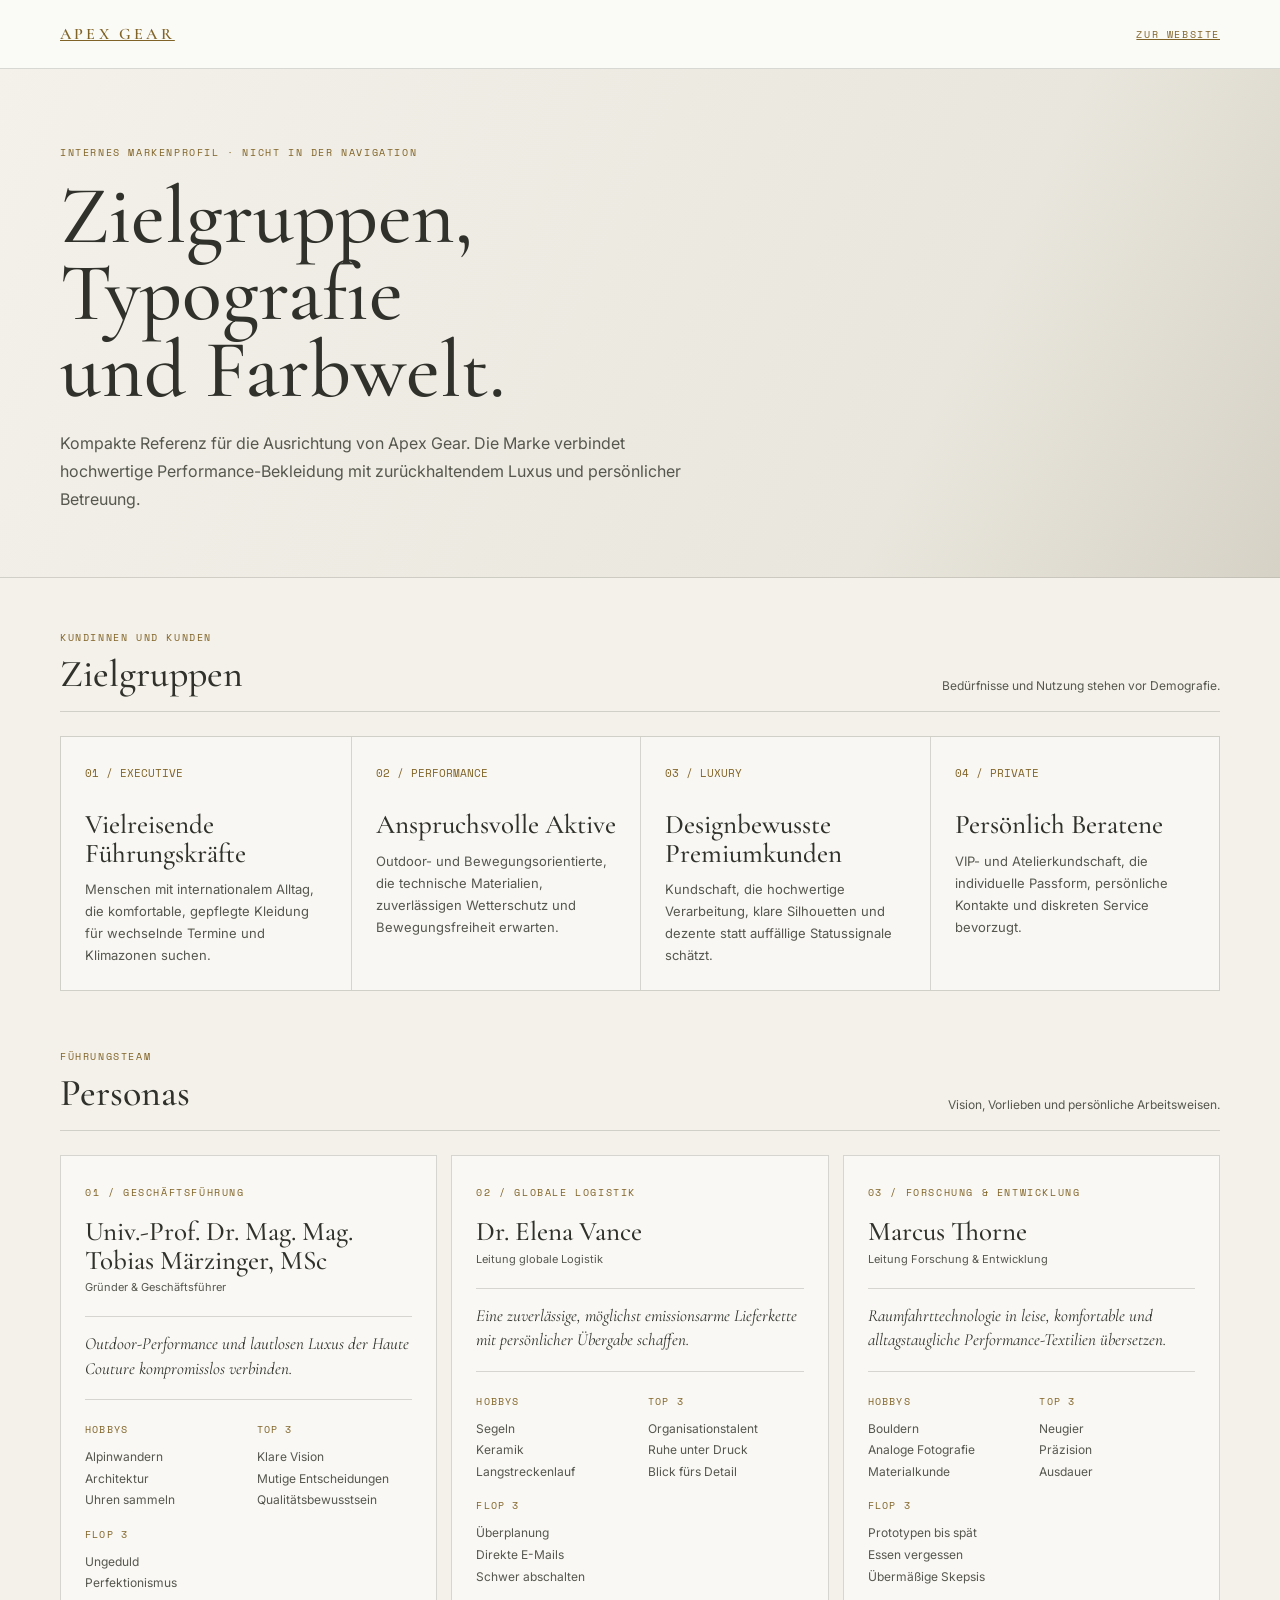
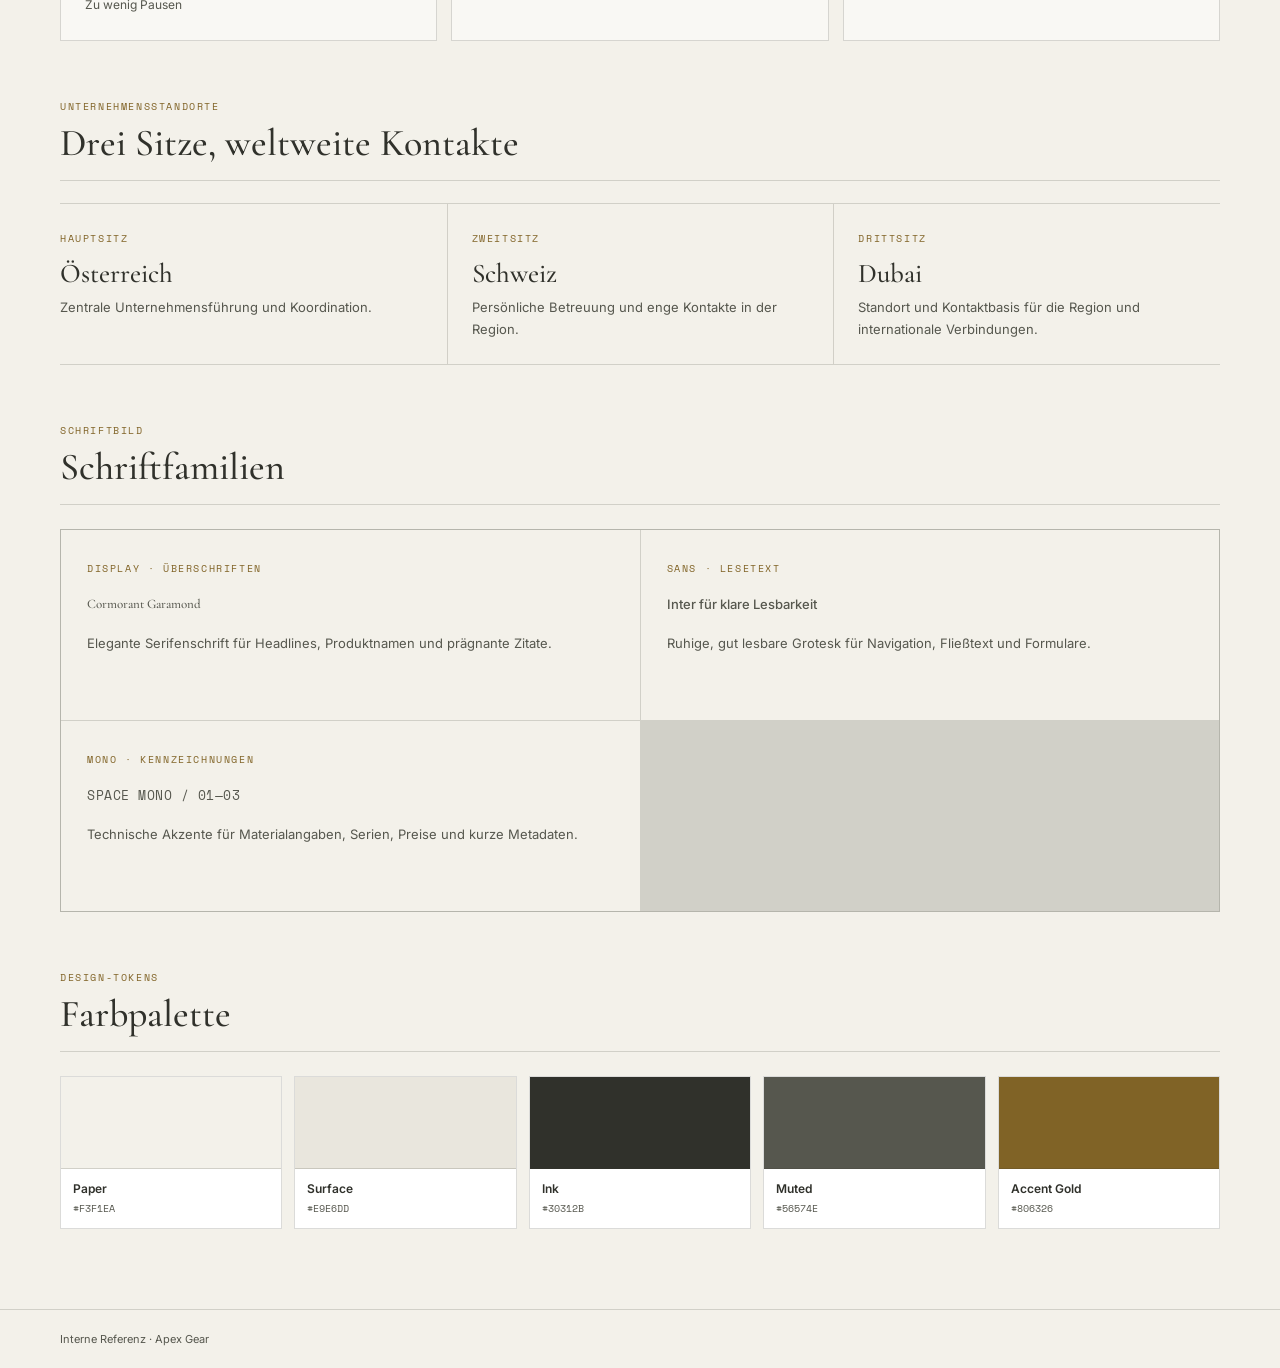
==== index.html @ 343fcf78 "Marketing-Info Markteing" ====
<!DOCTYPE html>
<html lang="de">
<head>
  <meta charset="UTF-8" />
  <meta name="viewport" content="width=device-width, initial-scale=1.0" />
  <meta name="robots" content="noindex, nofollow" />
  <title>Internes Markenprofil | Apex Gear</title>
  <link rel="preconnect" href="https://fonts.googleapis.com" />
  <link rel="preconnect" href="https://fonts.gstatic.com" crossorigin />
  <link href="https://fonts.googleapis.com/css2?family=Cormorant+Garamond:wght@400;500;600;700&family=Inter:wght@400;500;600;700&family=Space+Mono:wght@400;700&display=swap" rel="stylesheet" />
  <script src="theme.js"></script>
  <style>
    :root {
      --paper: #f3f1ea;
      --surface: #e9e6dd;
      --ink: #30312b;
      --muted: #56574e;
      --gold: #806326;
      --line: rgba(58, 56, 46, 0.18);
      --white: #ffffff;
      font-family: Inter, sans-serif;
      color: var(--ink);
      background: var(--paper);
    }

    * { box-sizing: border-box; }
    body { margin: 0; background: var(--paper); }
    a { color: inherit; }
    .wrap { width: min(1160px, calc(100% - 48px)); margin: 0 auto; }
    .topbar { border-bottom: 1px solid var(--line); background: rgba(255,255,255,.65); }
    .topbar-inner { display: flex; justify-content: space-between; align-items: center; min-height: 68px; }
    .brand { font: 600 16px 'Cormorant Garamond', serif; letter-spacing: .2em; text-transform: uppercase; color: var(--gold); }
    .eyebrow, .label { font: 10px 'Space Mono', monospace; letter-spacing: .16em; text-transform: uppercase; color: var(--gold); }
    .hero { padding: 76px 0 64px; border-bottom: 1px solid var(--line); background: linear-gradient(115deg, #f3f1ea 0%, #e9e6dd 72%, #d6d2c6 100%); }
    h1, h2, h3, p { margin-top: 0; }
    h1 { max-width: 760px; margin: 18px 0 20px; font: 500 clamp(46px, 7vw, 82px)/.94 'Cormorant Garamond', serif; }
    .intro { max-width: 650px; margin: 0; color: var(--muted); font-size: 16px; line-height: 1.75; }
    main { padding: 52px 0 80px; }
    .section-head { display: flex; align-items: end; justify-content: space-between; gap: 24px; padding-bottom: 18px; border-bottom: 1px solid var(--line); }
    h2 { margin-bottom: 0; font: 500 38px/1 'Cormorant Garamond', serif; }
    .section-note { margin: 0; color: var(--muted); font-size: 12px; }
    .audiences { display: grid; grid-template-columns: repeat(4, minmax(0, 1fr)); border: 1px solid var(--line); margin-top: 24px; }
    .audience { min-height: 218px; padding: 24px; background: rgba(255,255,255,.42); }
    .audience + .audience { border-left: 1px solid var(--line); }
    .number { color: var(--gold); font: 11px 'Space Mono', monospace; }
    h3 { margin: 30px 0 10px; font: 500 27px/1.05 'Cormorant Garamond', serif; }
    .audience p, .office p { margin: 0; color: var(--muted); font-size: 13px; line-height: 1.7; }
    .personas { display: grid; grid-template-columns: repeat(3, minmax(0, 1fr)); gap: 14px; margin-top: 24px; }
    .persona-card { padding: 24px; border: 1px solid var(--line); background: rgba(255,255,255,.48); }
    .persona-name { margin: 18px 0 5px; font: 500 27px/1.05 'Cormorant Garamond', serif; }
    .persona-role { margin: 0; color: var(--muted); font-size: 11px; }
    .persona-vision { min-height: 84px; margin: 22px 0; padding: 15px 0; border-top: 1px solid var(--line); border-bottom: 1px solid var(--line); color: var(--ink); font: italic 17px/1.45 'Cormorant Garamond', serif; }
    .persona-columns { display: grid; grid-template-columns: 1fr 1fr; gap: 16px; }
    .persona-data h4 { margin: 0 0 9px; color: var(--gold); font: 10px 'Space Mono', monospace; letter-spacing: .12em; text-transform: uppercase; }
    .persona-data p { margin: 0; color: var(--muted); font-size: 12px; line-height: 1.8; }
    .offices { display: grid; grid-template-columns: repeat(3, minmax(0,1fr)); margin-top: 22px; border-top: 1px solid var(--line); border-bottom: 1px solid var(--line); }
    .office { padding: 22px 24px 24px 0; }
    .office + .office { border-left: 1px solid var(--line); padding-left: 24px; }
    .office h3 { margin: 14px 0 8px; }
    .type-grid { display: grid; grid-template-columns: 1fr 1fr; gap: 1px; margin-top: 24px; background: var(--line); border: 1px solid var(--line); }
    .type-sample { min-height: 190px; padding: 26px; background: var(--paper); }
    .type-sample p { margin: 18px 0 0; color: var(--muted); font-size: 13px; line-height: 1.6; }
    .display-sample { font: 500 43px/1 'Cormorant Garamond', serif; }
    .sans-sample { font: 500 26px/1.15 Inter, sans-serif; }
    .mono-sample { font: 14px 'Space Mono', monospace; letter-spacing: .04em; }
    .palette { display: grid; grid-template-columns: repeat(5, minmax(0,1fr)); gap: 12px; margin-top: 24px; }
    .swatch { overflow: hidden; border: 1px solid var(--line); background: var(--white); }
    .chip { height: 92px; background: var(--chip); border-bottom: 1px solid var(--line); }
    .swatch-copy { padding: 12px; }
    .swatch-copy strong { display: block; font-size: 12px; font-weight: 600; }
    .swatch-copy span { display: block; margin-top: 5px; color: var(--muted); font: 10px 'Space Mono', monospace; }
    footer { padding: 22px 0; border-top: 1px solid var(--line); color: var(--muted); font-size: 11px; }
    @media (max-width: 760px) {
      .wrap { width: min(100% - 32px, 560px); }
      .hero { padding: 54px 0 44px; }
      .section-head { align-items: start; flex-direction: column; }
      .audiences { grid-template-columns: 1fr 1fr; }
      .audience:nth-child(3) { border-left: 0; border-top: 1px solid var(--line); }
      .audience:nth-child(4) { border-top: 1px solid var(--line); }
      .personas { grid-template-columns: 1fr; }
      .persona-vision { min-height: 0; }
      .offices { grid-template-columns: 1fr; }
      .office, .office + .office { padding: 20px 0; border-left: 0; }
      .office + .office { border-top: 1px solid var(--line); }
      .type-grid { grid-template-columns: 1fr; }
      .palette { grid-template-columns: repeat(2, minmax(0,1fr)); }
    }
    @media (max-width: 420px) {
      .audiences { grid-template-columns: 1fr; }
      .audience + .audience, .audience:nth-child(3) { border-left: 0; border-top: 1px solid var(--line); }
    }
  </style>
</head>
<body>
  <header class="topbar">
    <div class="wrap topbar-inner"><a class="brand" href="index.html">Apex Gear</a><a class="label" href="index.html">Zur Website</a></div>
  </header>
  <section class="hero">
    <div class="wrap">
      <p class="eyebrow">Internes Markenprofil · nicht in der Navigation</p>
      <h1>Zielgruppen, Typografie<br />und Farbwelt.</h1>
      <p class="intro">Kompakte Referenz für die Ausrichtung von Apex Gear. Die Marke verbindet hochwertige Performance-Bekleidung mit zurückhaltendem Luxus und persönlicher Betreuung.</p>
    </div>
  </section>
  <main class="wrap">
    <section aria-labelledby="audience-title">
      <div class="section-head"><div><p class="eyebrow">Kundinnen und Kunden</p><h2 id="audience-title">Zielgruppen</h2></div><p class="section-note">Bedürfnisse und Nutzung stehen vor Demografie.</p></div>
      <div class="audiences">
        <article class="audience"><span class="number">01 / EXECUTIVE</span><h3>Vielreisende Führungskräfte</h3><p>Menschen mit internationalem Alltag, die komfortable, gepflegte Kleidung für wechselnde Termine und Klimazonen suchen.</p></article>
        <article class="audience"><span class="number">02 / PERFORMANCE</span><h3>Anspruchsvolle Aktive</h3><p>Outdoor- und Bewegungsorientierte, die technische Materialien, zuverlässigen Wetterschutz und Bewegungsfreiheit erwarten.</p></article>
        <article class="audience"><span class="number">03 / LUXURY</span><h3>Designbewusste Premiumkunden</h3><p>Kundschaft, die hochwertige Verarbeitung, klare Silhouetten und dezente statt auffällige Statussignale schätzt.</p></article>
        <article class="audience"><span class="number">04 / PRIVATE</span><h3>Persönlich Beratene</h3><p>VIP- und Atelierkundschaft, die individuelle Passform, persönliche Kontakte und diskreten Service bevorzugt.</p></article>
      </div>
    </section>
    <section aria-labelledby="personas-title" style="margin-top:58px">
      <div class="section-head"><div><p class="eyebrow">Führungsteam</p><h2 id="personas-title">Personas</h2></div><p class="section-note">Vision, Vorlieben und persönliche Arbeitsweisen.</p></div>
      <div class="personas">
        <article class="persona-card">
          <span class="label">01 / Geschäftsführung</span>
          <h3 class="persona-name">Univ.-Prof. Dr. Mag. Mag. Tobias Märzinger, MSc</h3>
          <p class="persona-role">Gründer & Geschäftsführer</p>
          <p class="persona-vision">Outdoor-Performance und lautlosen Luxus der Haute Couture kompromisslos verbinden.</p>
          <div class="persona-columns">
            <div class="persona-data"><h4>Hobbys</h4><p>Alpinwandern<br />Architektur<br />Uhren sammeln</p></div>
            <div class="persona-data"><h4>Top 3</h4><p>Klare Vision<br />Mutige Entscheidungen<br />Qualitätsbewusstsein</p></div>
            <div class="persona-data"><h4>Flop 3</h4><p>Ungeduld<br />Perfektionismus<br />Zu wenig Pausen</p></div>
          </div>
        </article>
        <article class="persona-card">
          <span class="label">02 / Globale Logistik</span>
          <h3 class="persona-name">Dr. Elena Vance</h3>
          <p class="persona-role">Leitung globale Logistik</p>
          <p class="persona-vision">Eine zuverlässige, möglichst emissionsarme Lieferkette mit persönlicher Übergabe schaffen.</p>
          <div class="persona-columns">
            <div class="persona-data"><h4>Hobbys</h4><p>Segeln<br />Keramik<br />Langstreckenlauf</p></div>
            <div class="persona-data"><h4>Top 3</h4><p>Organisationstalent<br />Ruhe unter Druck<br />Blick fürs Detail</p></div>
            <div class="persona-data"><h4>Flop 3</h4><p>Überplanung<br />Direkte E-Mails<br />Schwer abschalten</p></div>
          </div>
        </article>
        <article class="persona-card">
          <span class="label">03 / Forschung & Entwicklung</span>
          <h3 class="persona-name">Marcus Thorne</h3>
          <p class="persona-role">Leitung Forschung & Entwicklung</p>
          <p class="persona-vision">Raumfahrttechnologie in leise, komfortable und alltagstaugliche Performance-Textilien übersetzen.</p>
          <div class="persona-columns">
            <div class="persona-data"><h4>Hobbys</h4><p>Bouldern<br />Analoge Fotografie<br />Materialkunde</p></div>
            <div class="persona-data"><h4>Top 3</h4><p>Neugier<br />Präzision<br />Ausdauer</p></div>
            <div class="persona-data"><h4>Flop 3</h4><p>Prototypen bis spät<br />Essen vergessen<br />Übermäßige Skepsis</p></div>
          </div>
        </article>
      </div>
    </section>
    <section aria-labelledby="office-title" style="margin-top:58px">
      <div class="section-head"><div><p class="eyebrow">Unternehmensstandorte</p><h2 id="office-title">Drei Sitze, weltweite Kontakte</h2></div></div>
      <div class="offices">
        <article class="office"><span class="label">Hauptsitz</span><h3>Österreich</h3><p>Zentrale Unternehmensführung und Koordination.</p></article>
        <article class="office"><span class="label">Zweitsitz</span><h3>Schweiz</h3><p>Persönliche Betreuung und enge Kontakte in der Region.</p></article>
        <article class="office"><span class="label">Drittsitz</span><h3>Dubai</h3><p>Standort und Kontaktbasis für die Region und internationale Verbindungen.</p></article>
      </div>
    </section>
    <section aria-labelledby="type-title" style="margin-top:58px">
      <div class="section-head"><div><p class="eyebrow">Schriftbild</p><h2 id="type-title">Schriftfamilien</h2></div></div>
      <div class="type-grid">
        <article class="type-sample"><span class="label">Display · Überschriften</span><p class="display-sample">Cormorant Garamond</p><p>Elegante Serifenschrift für Headlines, Produktnamen und prägnante Zitate.</p></article>
        <article class="type-sample"><span class="label">Sans · Lesetext</span><p class="sans-sample">Inter für klare Lesbarkeit</p><p>Ruhige, gut lesbare Grotesk für Navigation, Fließtext und Formulare.</p></article>
        <article class="type-sample"><span class="label">Mono · Kennzeichnungen</span><p class="mono-sample">SPACE MONO / 01—03</p><p>Technische Akzente für Materialangaben, Serien, Preise und kurze Metadaten.</p></article>
      </div>
    </section>
    <section aria-labelledby="color-title" style="margin-top:58px">
      <div class="section-head"><div><p class="eyebrow">Design-Tokens</p><h2 id="color-title">Farbpalette</h2></div></div>
      <div class="palette">
        <div class="swatch"><div class="chip" style="--chip:#f3f1ea"></div><div class="swatch-copy"><strong>Paper</strong><span>#F3F1EA</span></div></div>
        <div class="swatch"><div class="chip" style="--chip:#e9e6dd"></div><div class="swatch-copy"><strong>Surface</strong><span>#E9E6DD</span></div></div>
        <div class="swatch"><div class="chip" style="--chip:#30312b"></div><div class="swatch-copy"><strong>Ink</strong><span>#30312B</span></div></div>
        <div class="swatch"><div class="chip" style="--chip:#56574e"></div><div class="swatch-copy"><strong>Muted</strong><span>#56574E</span></div></div>
        <div class="swatch"><div class="chip" style="--chip:#806326"></div><div class="swatch-copy"><strong>Accent Gold</strong><span>#806326</span></div></div>
      </div>
    </section>
  </main>
  <footer><div class="wrap">Interne Referenz · Apex Gear</div></footer>
</body>
</html>
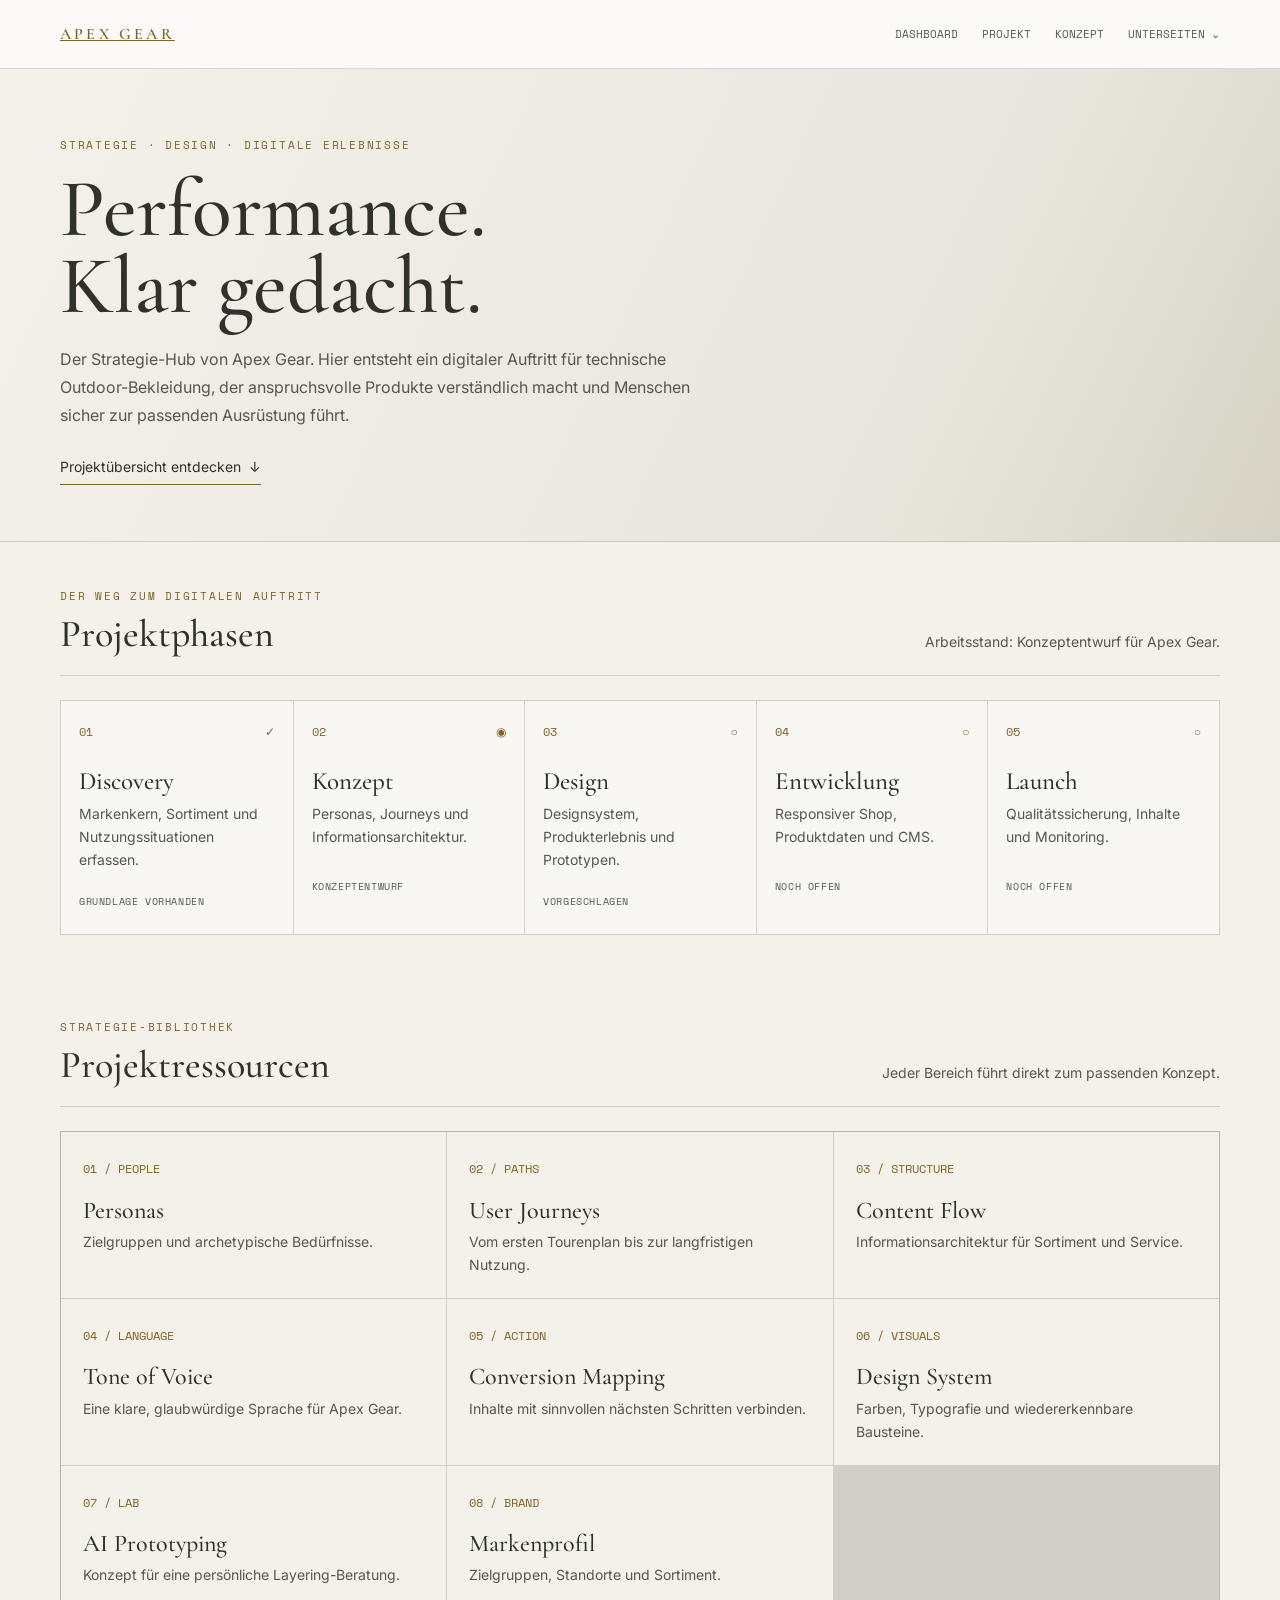
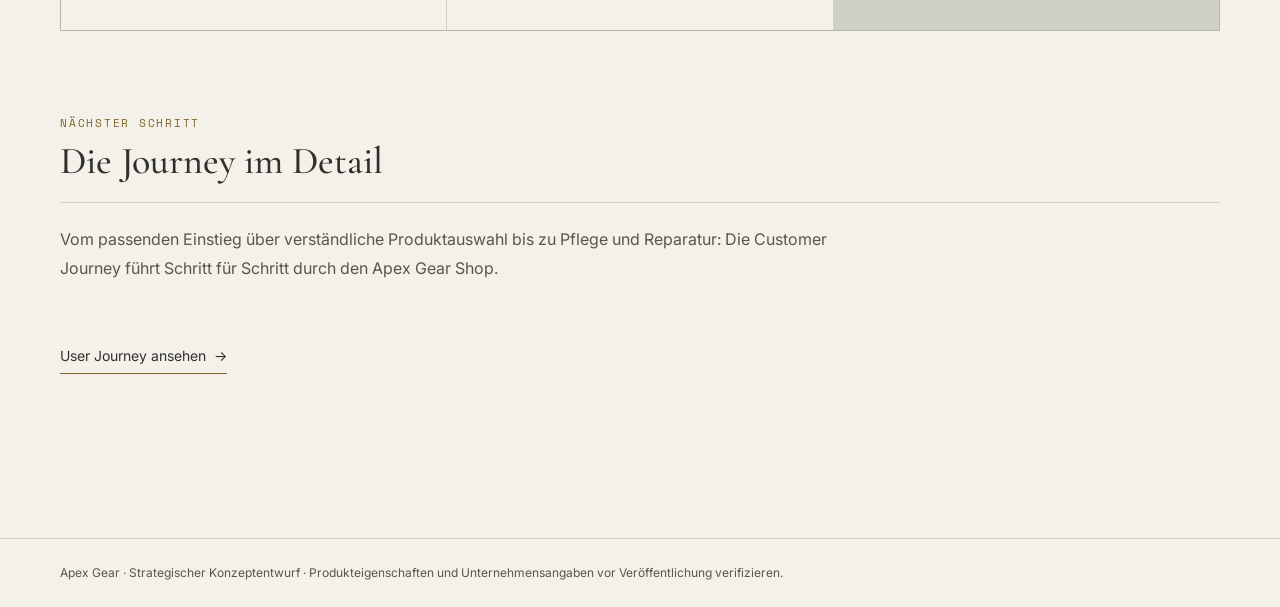
==== commit 43c0ef0e: "Updateing" ====
--- a/index.html
+++ b/index.html
@@ -4,179 +4,74 @@
   <meta charset="UTF-8" />
   <meta name="viewport" content="width=device-width, initial-scale=1.0" />
   <meta name="robots" content="noindex, nofollow" />
-  <title>Internes Markenprofil | Apex Gear</title>
+  <title>Apex Gear | Strategie-Hub</title>
   <link rel="preconnect" href="https://fonts.googleapis.com" />
   <link rel="preconnect" href="https://fonts.gstatic.com" crossorigin />
   <link href="https://fonts.googleapis.com/css2?family=Cormorant+Garamond:wght@400;500;600;700&family=Inter:wght@400;500;600;700&family=Space+Mono:wght@400;700&display=swap" rel="stylesheet" />
-  <script src="theme.js"></script>
-  <style>
-    :root {
-      --paper: #f3f1ea;
-      --surface: #e9e6dd;
-      --ink: #30312b;
-      --muted: #56574e;
-      --gold: #806326;
-      --line: rgba(58, 56, 46, 0.18);
-      --white: #ffffff;
-      font-family: Inter, sans-serif;
-      color: var(--ink);
-      background: var(--paper);
-    }
-
-    * { box-sizing: border-box; }
-    body { margin: 0; background: var(--paper); }
-    a { color: inherit; }
-    .wrap { width: min(1160px, calc(100% - 48px)); margin: 0 auto; }
-    .topbar { border-bottom: 1px solid var(--line); background: rgba(255,255,255,.65); }
-    .topbar-inner { display: flex; justify-content: space-between; align-items: center; min-height: 68px; }
-    .brand { font: 600 16px 'Cormorant Garamond', serif; letter-spacing: .2em; text-transform: uppercase; color: var(--gold); }
-    .eyebrow, .label { font: 10px 'Space Mono', monospace; letter-spacing: .16em; text-transform: uppercase; color: var(--gold); }
-    .hero { padding: 76px 0 64px; border-bottom: 1px solid var(--line); background: linear-gradient(115deg, #f3f1ea 0%, #e9e6dd 72%, #d6d2c6 100%); }
-    h1, h2, h3, p { margin-top: 0; }
-    h1 { max-width: 760px; margin: 18px 0 20px; font: 500 clamp(46px, 7vw, 82px)/.94 'Cormorant Garamond', serif; }
-    .intro { max-width: 650px; margin: 0; color: var(--muted); font-size: 16px; line-height: 1.75; }
-    main { padding: 52px 0 80px; }
-    .section-head { display: flex; align-items: end; justify-content: space-between; gap: 24px; padding-bottom: 18px; border-bottom: 1px solid var(--line); }
-    h2 { margin-bottom: 0; font: 500 38px/1 'Cormorant Garamond', serif; }
-    .section-note { margin: 0; color: var(--muted); font-size: 12px; }
-    .audiences { display: grid; grid-template-columns: repeat(4, minmax(0, 1fr)); border: 1px solid var(--line); margin-top: 24px; }
-    .audience { min-height: 218px; padding: 24px; background: rgba(255,255,255,.42); }
-    .audience + .audience { border-left: 1px solid var(--line); }
-    .number { color: var(--gold); font: 11px 'Space Mono', monospace; }
-    h3 { margin: 30px 0 10px; font: 500 27px/1.05 'Cormorant Garamond', serif; }
-    .audience p, .office p { margin: 0; color: var(--muted); font-size: 13px; line-height: 1.7; }
-    .personas { display: grid; grid-template-columns: repeat(3, minmax(0, 1fr)); gap: 14px; margin-top: 24px; }
-    .persona-card { padding: 24px; border: 1px solid var(--line); background: rgba(255,255,255,.48); }
-    .persona-name { margin: 18px 0 5px; font: 500 27px/1.05 'Cormorant Garamond', serif; }
-    .persona-role { margin: 0; color: var(--muted); font-size: 11px; }
-    .persona-vision { min-height: 84px; margin: 22px 0; padding: 15px 0; border-top: 1px solid var(--line); border-bottom: 1px solid var(--line); color: var(--ink); font: italic 17px/1.45 'Cormorant Garamond', serif; }
-    .persona-columns { display: grid; grid-template-columns: 1fr 1fr; gap: 16px; }
-    .persona-data h4 { margin: 0 0 9px; color: var(--gold); font: 10px 'Space Mono', monospace; letter-spacing: .12em; text-transform: uppercase; }
-    .persona-data p { margin: 0; color: var(--muted); font-size: 12px; line-height: 1.8; }
-    .offices { display: grid; grid-template-columns: repeat(3, minmax(0,1fr)); margin-top: 22px; border-top: 1px solid var(--line); border-bottom: 1px solid var(--line); }
-    .office { padding: 22px 24px 24px 0; }
-    .office + .office { border-left: 1px solid var(--line); padding-left: 24px; }
-    .office h3 { margin: 14px 0 8px; }
-    .type-grid { display: grid; grid-template-columns: 1fr 1fr; gap: 1px; margin-top: 24px; background: var(--line); border: 1px solid var(--line); }
-    .type-sample { min-height: 190px; padding: 26px; background: var(--paper); }
-    .type-sample p { margin: 18px 0 0; color: var(--muted); font-size: 13px; line-height: 1.6; }
-    .display-sample { font: 500 43px/1 'Cormorant Garamond', serif; }
-    .sans-sample { font: 500 26px/1.15 Inter, sans-serif; }
-    .mono-sample { font: 14px 'Space Mono', monospace; letter-spacing: .04em; }
-    .palette { display: grid; grid-template-columns: repeat(5, minmax(0,1fr)); gap: 12px; margin-top: 24px; }
-    .swatch { overflow: hidden; border: 1px solid var(--line); background: var(--white); }
-    .chip { height: 92px; background: var(--chip); border-bottom: 1px solid var(--line); }
-    .swatch-copy { padding: 12px; }
-    .swatch-copy strong { display: block; font-size: 12px; font-weight: 600; }
-    .swatch-copy span { display: block; margin-top: 5px; color: var(--muted); font: 10px 'Space Mono', monospace; }
-    footer { padding: 22px 0; border-top: 1px solid var(--line); color: var(--muted); font-size: 11px; }
-    @media (max-width: 760px) {
-      .wrap { width: min(100% - 32px, 560px); }
-      .hero { padding: 54px 0 44px; }
-      .section-head { align-items: start; flex-direction: column; }
-      .audiences { grid-template-columns: 1fr 1fr; }
-      .audience:nth-child(3) { border-left: 0; border-top: 1px solid var(--line); }
-      .audience:nth-child(4) { border-top: 1px solid var(--line); }
-      .personas { grid-template-columns: 1fr; }
-      .persona-vision { min-height: 0; }
-      .offices { grid-template-columns: 1fr; }
-      .office, .office + .office { padding: 20px 0; border-left: 0; }
-      .office + .office { border-top: 1px solid var(--line); }
-      .type-grid { grid-template-columns: 1fr; }
-      .palette { grid-template-columns: repeat(2, minmax(0,1fr)); }
-    }
-    @media (max-width: 420px) {
-      .audiences { grid-template-columns: 1fr; }
-      .audience + .audience, .audience:nth-child(3) { border-left: 0; border-top: 1px solid var(--line); }
-    }
-  </style>
+  <link rel="stylesheet" href="style.css" />
 </head>
 <body>
-  <header class="topbar">
-    <div class="wrap topbar-inner"><a class="brand" href="index.html">Apex Gear</a><a class="label" href="index.html">Zur Website</a></div>
+  <header class="topbar" id="dashboard">
+    <div class="wrap topbar-inner">
+      <a class="brand" href="#dashboard">Apex Gear</a>
+      <nav class="main-nav" aria-label="Hauptnavigation">
+  <a href="index.html#dashboard">Dashboard</a>
+  <a href="index.html#projektphasen">Projekt</a>
+  <a href="index.html#ressourcen">Konzept</a>
+  <details class="page-menu">
+    <summary>Unterseiten</summary>
+    <div class="page-menu-list">
+      <a href="personas.html">Personas</a>
+      <a href="user-journeys.html">User Journeys</a>
+      <a href="content-flow.html">Content Flow</a>
+      <a href="tone-of-voice.html">Tone of Voice</a>
+      <a href="conversion-mapping.html">Conversion Mapping</a>
+      <a href="design-system.html">Design System</a>
+      <a href="ai-prototyping.html">AI Prototyping</a>
+      <a href="markenprofil.html">Markenprofil</a>
+    </div>
+  </details>
+</nav>
+    </div>
   </header>
-  <section class="hero">
+  <section class="hero hub-hero">
     <div class="wrap">
-      <p class="eyebrow">Internes Markenprofil · nicht in der Navigation</p>
-      <h1>Zielgruppen, Typografie<br />und Farbwelt.</h1>
-      <p class="intro">Kompakte Referenz für die Ausrichtung von Apex Gear. Die Marke verbindet hochwertige Performance-Bekleidung mit zurückhaltendem Luxus und persönlicher Betreuung.</p>
+      <p class="eyebrow">Strategie · Design · digitale Erlebnisse</p>
+      <h1>Performance.<br />Klar gedacht.</h1>
+      <p class="intro">Der Strategie-Hub von Apex Gear. Hier entsteht ein digitaler Auftritt für technische Outdoor-Bekleidung, der anspruchsvolle Produkte verständlich macht und Menschen sicher zur passenden Ausrüstung führt.</p>
+      <a class="hero-link" href="#projektphasen">Projektübersicht entdecken&nbsp; ↓</a>
     </div>
   </section>
-  <main class="wrap">
-    <section aria-labelledby="audience-title">
-      <div class="section-head"><div><p class="eyebrow">Kundinnen und Kunden</p><h2 id="audience-title">Zielgruppen</h2></div><p class="section-note">Bedürfnisse und Nutzung stehen vor Demografie.</p></div>
-      <div class="audiences">
-        <article class="audience"><span class="number">01 / EXECUTIVE</span><h3>Vielreisende Führungskräfte</h3><p>Menschen mit internationalem Alltag, die komfortable, gepflegte Kleidung für wechselnde Termine und Klimazonen suchen.</p></article>
-        <article class="audience"><span class="number">02 / PERFORMANCE</span><h3>Anspruchsvolle Aktive</h3><p>Outdoor- und Bewegungsorientierte, die technische Materialien, zuverlässigen Wetterschutz und Bewegungsfreiheit erwarten.</p></article>
-        <article class="audience"><span class="number">03 / LUXURY</span><h3>Designbewusste Premiumkunden</h3><p>Kundschaft, die hochwertige Verarbeitung, klare Silhouetten und dezente statt auffällige Statussignale schätzt.</p></article>
-        <article class="audience"><span class="number">04 / PRIVATE</span><h3>Persönlich Beratene</h3><p>VIP- und Atelierkundschaft, die individuelle Passform, persönliche Kontakte und diskreten Service bevorzugt.</p></article>
+  <main class="wrap hub-main">
+    <section class="hub-section" id="projektphasen" aria-labelledby="phases-title">
+      <div class="section-head"><div><p class="eyebrow">Der Weg zum digitalen Auftritt</p><h2 id="phases-title">Projektphasen</h2></div><p class="section-note">Arbeitsstand: Konzeptentwurf für Apex Gear.</p></div>
+      <div class="phase-grid">
+        <article class="phase"><div class="phase-step"><span>01</span><span>✓</span></div><h3>Discovery</h3><p>Markenkern, Sortiment und Nutzungssituationen erfassen.</p><span class="phase-state">Grundlage vorhanden</span></article>
+        <article class="phase"><div class="phase-step"><span>02</span><span>◉</span></div><h3>Konzept</h3><p>Personas, Journeys und Informationsarchitektur.</p><span class="phase-state">Konzeptentwurf</span></article>
+        <article class="phase"><div class="phase-step"><span>03</span><span>○</span></div><h3>Design</h3><p>Designsystem, Produkterlebnis und Prototypen.</p><span class="phase-state">Vorgeschlagen</span></article>
+        <article class="phase"><div class="phase-step"><span>04</span><span>○</span></div><h3>Entwicklung</h3><p>Responsiver Shop, Produktdaten und CMS.</p><span class="phase-state">Noch offen</span></article>
+        <article class="phase"><div class="phase-step"><span>05</span><span>○</span></div><h3>Launch</h3><p>Qualitätssicherung, Inhalte und Monitoring.</p><span class="phase-state">Noch offen</span></article>
       </div>
     </section>
-    <section aria-labelledby="personas-title" style="margin-top:58px">
-      <div class="section-head"><div><p class="eyebrow">Führungsteam</p><h2 id="personas-title">Personas</h2></div><p class="section-note">Vision, Vorlieben und persönliche Arbeitsweisen.</p></div>
-      <div class="personas">
-        <article class="persona-card">
-          <span class="label">01 / Geschäftsführung</span>
-          <h3 class="persona-name">Univ.-Prof. Dr. Mag. Mag. Tobias Märzinger, MSc</h3>
-          <p class="persona-role">Gründer & Geschäftsführer</p>
-          <p class="persona-vision">Outdoor-Performance und lautlosen Luxus der Haute Couture kompromisslos verbinden.</p>
-          <div class="persona-columns">
-            <div class="persona-data"><h4>Hobbys</h4><p>Alpinwandern<br />Architektur<br />Uhren sammeln</p></div>
-            <div class="persona-data"><h4>Top 3</h4><p>Klare Vision<br />Mutige Entscheidungen<br />Qualitätsbewusstsein</p></div>
-            <div class="persona-data"><h4>Flop 3</h4><p>Ungeduld<br />Perfektionismus<br />Zu wenig Pausen</p></div>
-          </div>
-        </article>
-        <article class="persona-card">
-          <span class="label">02 / Globale Logistik</span>
-          <h3 class="persona-name">Dr. Elena Vance</h3>
-          <p class="persona-role">Leitung globale Logistik</p>
-          <p class="persona-vision">Eine zuverlässige, möglichst emissionsarme Lieferkette mit persönlicher Übergabe schaffen.</p>
-          <div class="persona-columns">
-            <div class="persona-data"><h4>Hobbys</h4><p>Segeln<br />Keramik<br />Langstreckenlauf</p></div>
-            <div class="persona-data"><h4>Top 3</h4><p>Organisationstalent<br />Ruhe unter Druck<br />Blick fürs Detail</p></div>
-            <div class="persona-data"><h4>Flop 3</h4><p>Überplanung<br />Direkte E-Mails<br />Schwer abschalten</p></div>
-          </div>
-        </article>
-        <article class="persona-card">
-          <span class="label">03 / Forschung & Entwicklung</span>
-          <h3 class="persona-name">Marcus Thorne</h3>
-          <p class="persona-role">Leitung Forschung & Entwicklung</p>
-          <p class="persona-vision">Raumfahrttechnologie in leise, komfortable und alltagstaugliche Performance-Textilien übersetzen.</p>
-          <div class="persona-columns">
-            <div class="persona-data"><h4>Hobbys</h4><p>Bouldern<br />Analoge Fotografie<br />Materialkunde</p></div>
-            <div class="persona-data"><h4>Top 3</h4><p>Neugier<br />Präzision<br />Ausdauer</p></div>
-            <div class="persona-data"><h4>Flop 3</h4><p>Prototypen bis spät<br />Essen vergessen<br />Übermäßige Skepsis</p></div>
-          </div>
-        </article>
+    <section class="hub-section" id="ressourcen" aria-labelledby="resources-title">
+      <div class="section-head"><div><p class="eyebrow">Strategie-Bibliothek</p><h2 id="resources-title">Projektressourcen</h2></div><p class="section-note">Jeder Bereich führt direkt zum passenden Konzept.</p></div>
+      <div class="resource-grid">
+        <a class="resource-card" href="personas.html"><span class="resource-icon">01 / PEOPLE</span><h3>Personas</h3><p>Zielgruppen und archetypische Bedürfnisse.</p></a>
+        <a class="resource-card" href="user-journeys.html"><span class="resource-icon">02 / PATHS</span><h3>User Journeys</h3><p>Vom ersten Tourenplan bis zur langfristigen Nutzung.</p></a>
+        <a class="resource-card" href="content-flow.html"><span class="resource-icon">03 / STRUCTURE</span><h3>Content Flow</h3><p>Informationsarchitektur für Sortiment und Service.</p></a>
+        <a class="resource-card" href="tone-of-voice.html"><span class="resource-icon">04 / LANGUAGE</span><h3>Tone of Voice</h3><p>Eine klare, glaubwürdige Sprache für Apex Gear.</p></a>
+        <a class="resource-card" href="conversion-mapping.html"><span class="resource-icon">05 / ACTION</span><h3>Conversion Mapping</h3><p>Inhalte mit sinnvollen nächsten Schritten verbinden.</p></a>
+        <a class="resource-card" href="design-system.html"><span class="resource-icon">06 / VISUALS</span><h3>Design System</h3><p>Farben, Typografie und wiedererkennbare Bausteine.</p></a>
+        <a class="resource-card" href="ai-prototyping.html"><span class="resource-icon">07 / LAB</span><h3>AI Prototyping</h3><p>Konzept für eine persönliche Layering-Beratung.</p></a>
+        <a class="resource-card" href="markenprofil.html"><span class="resource-icon">08 / BRAND</span><h3>Markenprofil</h3><p>Zielgruppen, Standorte und Sortiment.</p></a>
       </div>
     </section>
-    <section aria-labelledby="office-title" style="margin-top:58px">
-      <div class="section-head"><div><p class="eyebrow">Unternehmensstandorte</p><h2 id="office-title">Drei Sitze, weltweite Kontakte</h2></div></div>
-      <div class="offices">
-        <article class="office"><span class="label">Hauptsitz</span><h3>Österreich</h3><p>Zentrale Unternehmensführung und Koordination.</p></article>
-        <article class="office"><span class="label">Zweitsitz</span><h3>Schweiz</h3><p>Persönliche Betreuung und enge Kontakte in der Region.</p></article>
-        <article class="office"><span class="label">Drittsitz</span><h3>Dubai</h3><p>Standort und Kontaktbasis für die Region und internationale Verbindungen.</p></article>
-      </div>
-    </section>
-    <section aria-labelledby="type-title" style="margin-top:58px">
-      <div class="section-head"><div><p class="eyebrow">Schriftbild</p><h2 id="type-title">Schriftfamilien</h2></div></div>
-      <div class="type-grid">
-        <article class="type-sample"><span class="label">Display · Überschriften</span><p class="display-sample">Cormorant Garamond</p><p>Elegante Serifenschrift für Headlines, Produktnamen und prägnante Zitate.</p></article>
-        <article class="type-sample"><span class="label">Sans · Lesetext</span><p class="sans-sample">Inter für klare Lesbarkeit</p><p>Ruhige, gut lesbare Grotesk für Navigation, Fließtext und Formulare.</p></article>
-        <article class="type-sample"><span class="label">Mono · Kennzeichnungen</span><p class="mono-sample">SPACE MONO / 01—03</p><p>Technische Akzente für Materialangaben, Serien, Preise und kurze Metadaten.</p></article>
-      </div>
-    </section>
-    <section aria-labelledby="color-title" style="margin-top:58px">
-      <div class="section-head"><div><p class="eyebrow">Design-Tokens</p><h2 id="color-title">Farbpalette</h2></div></div>
-      <div class="palette">
-        <div class="swatch"><div class="chip" style="--chip:#f3f1ea"></div><div class="swatch-copy"><strong>Paper</strong><span>#F3F1EA</span></div></div>
-        <div class="swatch"><div class="chip" style="--chip:#e9e6dd"></div><div class="swatch-copy"><strong>Surface</strong><span>#E9E6DD</span></div></div>
-        <div class="swatch"><div class="chip" style="--chip:#30312b"></div><div class="swatch-copy"><strong>Ink</strong><span>#30312B</span></div></div>
-        <div class="swatch"><div class="chip" style="--chip:#56574e"></div><div class="swatch-copy"><strong>Muted</strong><span>#56574E</span></div></div>
-        <div class="swatch"><div class="chip" style="--chip:#806326"></div><div class="swatch-copy"><strong>Accent Gold</strong><span>#806326</span></div></div>
-      </div>
+    <section class="hub-section" aria-labelledby="journey-title">
+      <div class="section-head"><div><p class="eyebrow">Nächster Schritt</p><h2 id="journey-title">Die Journey im Detail</h2></div></div>
+      <p class="company-intro">Vom passenden Einstieg über verständliche Produktauswahl bis zu Pflege und Reparatur: Die Customer Journey führt Schritt für Schritt durch den Apex Gear Shop.</p>
+      <a class="hero-link" href="user-journeys.html">User Journey ansehen&nbsp; →</a>
     </section>
   </main>
-  <footer><div class="wrap">Interne Referenz · Apex Gear</div></footer>
+  <footer class="site-footer"><div class="wrap">Apex Gear · Strategischer Konzeptentwurf · Produkteigenschaften und Unternehmensangaben vor Veröffentlichung verifizieren.</div></footer>
 </body>
 </html>
--- a/style.css
+++ b/style.css
@@ -0,0 +1,501 @@
+:root {
+      --paper: #f3f1ea;
+      --surface: #e9e6dd;
+      --ink: #30312b;
+      --muted: #56574e;
+      --gold: #806326;
+      --line: rgba(58, 56, 46, 0.18);
+      --white: #ffffff;
+      font-family: Inter, sans-serif;
+      color: var(--ink);
+      background: var(--paper);
+    }
+
+    * { box-sizing: border-box; }
+    body { margin: 0; background: var(--paper); }
+    a { color: inherit; }
+    .wrap { width: min(1160px, calc(100% - 48px)); margin: 0 auto; }
+    .topbar { border-bottom: 1px solid var(--line); background: rgba(255,255,255,.65); }
+    .topbar-inner { display: flex; justify-content: space-between; align-items: center; min-height: 68px; }
+    .brand { font: 600 16px 'Cormorant Garamond', serif; letter-spacing: .2em; text-transform: uppercase; color: var(--gold); }
+    .eyebrow, .label { font: 10px 'Space Mono', monospace; letter-spacing: .16em; text-transform: uppercase; color: var(--gold); }
+    .hero { padding: 76px 0 64px; border-bottom: 1px solid var(--line); background: linear-gradient(115deg, #f3f1ea 0%, #e9e6dd 72%, #d6d2c6 100%); }
+    h1, h2, h3, p { margin-top: 0; }
+    h1 { max-width: 760px; margin: 18px 0 20px; font: 500 clamp(46px, 7vw, 82px)/.94 'Cormorant Garamond', serif; }
+    .intro { max-width: 650px; margin: 0; color: var(--muted); font-size: 16px; line-height: 1.75; }
+    main { padding: 52px 0 80px; }
+    .section-head { display: flex; align-items: end; justify-content: space-between; gap: 24px; padding-bottom: 18px; border-bottom: 1px solid var(--line); }
+    h2 { margin-bottom: 0; font: 500 38px/1 'Cormorant Garamond', serif; }
+    .section-note { margin: 0; color: var(--muted); font-size: 12px; }
+    .audiences { display: grid; grid-template-columns: repeat(4, minmax(0, 1fr)); border: 1px solid var(--line); margin-top: 24px; }
+    .audience { min-height: 218px; padding: 24px; background: rgba(255,255,255,.42); }
+    .audience + .audience { border-left: 1px solid var(--line); }
+    .number { color: var(--gold); font: 11px 'Space Mono', monospace; }
+    h3 { margin: 30px 0 10px; font: 500 27px/1.05 'Cormorant Garamond', serif; }
+    .audience p, .office p { margin: 0; color: var(--muted); font-size: 13px; line-height: 1.7; }
+    .personas { display: grid; grid-template-columns: repeat(3, minmax(0, 1fr)); gap: 14px; margin-top: 24px; }
+    .persona-card { padding: 24px; border: 1px solid var(--line); background: rgba(255,255,255,.48); }
+    .persona-name { margin: 18px 0 5px; font: 500 27px/1.05 'Cormorant Garamond', serif; }
+    .persona-role { margin: 0; color: var(--muted); font-size: 11px; }
+    .persona-vision { min-height: 84px; margin: 22px 0; padding: 15px 0; border-top: 1px solid var(--line); border-bottom: 1px solid var(--line); color: var(--ink); font: italic 17px/1.45 'Cormorant Garamond', serif; }
+    .persona-columns { display: grid; grid-template-columns: 1fr 1fr; gap: 16px; }
+    .persona-data h4 { margin: 0 0 9px; color: var(--gold); font: 10px 'Space Mono', monospace; letter-spacing: .12em; text-transform: uppercase; }
+    .persona-data p { margin: 0; color: var(--muted); font-size: 12px; line-height: 1.8; }
+    .offices { display: grid; grid-template-columns: repeat(3, minmax(0,1fr)); margin-top: 22px; border-top: 1px solid var(--line); border-bottom: 1px solid var(--line); }
+    .office { padding: 22px 24px 24px 0; }
+    .office + .office { border-left: 1px solid var(--line); padding-left: 24px; }
+    .office h3 { margin: 14px 0 8px; }
+    .type-grid { display: grid; grid-template-columns: 1fr 1fr; gap: 1px; margin-top: 24px; background: var(--line); border: 1px solid var(--line); }
+    .type-sample { min-height: 190px; padding: 26px; background: var(--paper); }
+    .type-sample p { margin: 18px 0 0; color: var(--muted); font-size: 13px; line-height: 1.6; }
+    .display-sample { font: 500 43px/1 'Cormorant Garamond', serif; }
+    .sans-sample { font: 500 26px/1.15 Inter, sans-serif; }
+    .mono-sample { font: 14px 'Space Mono', monospace; letter-spacing: .04em; }
+    .palette { display: grid; grid-template-columns: repeat(5, minmax(0,1fr)); gap: 12px; margin-top: 24px; }
+    .swatch { overflow: hidden; border: 1px solid var(--line); background: var(--white); }
+    .chip { height: 92px; background: var(--chip); border-bottom: 1px solid var(--line); }
+    .swatch-copy { padding: 12px; }
+    .swatch-copy strong { display: block; font-size: 12px; font-weight: 600; }
+    .swatch-copy span { display: block; margin-top: 5px; color: var(--muted); font: 10px 'Space Mono', monospace; }
+    footer { padding: 22px 0; border-top: 1px solid var(--line); color: var(--muted); font-size: 11px; }
+    @media (max-width: 760px) {
+      .wrap { width: min(100% - 32px, 560px); }
+      .hero { padding: 54px 0 44px; }
+      .section-head { align-items: start; flex-direction: column; }
+      .audiences { grid-template-columns: 1fr 1fr; }
+      .audience:nth-child(3) { border-left: 0; border-top: 1px solid var(--line); }
+      .audience:nth-child(4) { border-top: 1px solid var(--line); }
+      .personas { grid-template-columns: 1fr; }
+      .persona-vision { min-height: 0; }
+      .offices { grid-template-columns: 1fr; }
+      .office, .office + .office { padding: 20px 0; border-left: 0; }
+      .office + .office { border-top: 1px solid var(--line); }
+      .type-grid { grid-template-columns: 1fr; }
+      .palette { grid-template-columns: repeat(2, minmax(0,1fr)); }
+    }
+    @media (max-width: 420px) {
+      .audiences { grid-template-columns: 1fr; }
+      .audience + .audience, .audience:nth-child(3) { border-left: 0; border-top: 1px solid var(--line); }
+    }
+    .audit-hero { padding: 64px 0 48px; }
+    .audit-hero h1 { max-width: 820px; }
+    .audit-intro { max-width: 680px; }
+    .audit-meta { display: flex; flex-wrap: wrap; gap: 10px 24px; margin-top: 28px; color: var(--muted); font: 10px 'Space Mono', monospace; text-transform: uppercase; }
+    .audit-meta span::before { content: ''; display: inline-block; width: 7px; height: 7px; margin: 0 9px 1px 0; border-radius: 50%; background: #587b5b; }
+    .audit-main { padding-top: 34px; }
+    .audit-summary { display: grid; grid-template-columns: repeat(3, 1fr); margin: 28px 0 44px; border: 1px solid var(--line); background: rgba(255,255,255,.42); }
+    .summary-item { padding: 18px 22px; }
+    .summary-item + .summary-item { border-left: 1px solid var(--line); }
+    .summary-count { display: block; font: 500 31px/1 'Cormorant Garamond', serif; }
+    .summary-label { display: block; margin-top: 7px; color: var(--muted); font: 9px 'Space Mono', monospace; letter-spacing: .08em; text-transform: uppercase; }
+    .audit-section { margin-top: 44px; }
+    .audit-section .section-head { align-items: center; }
+    .section-index { color: var(--gold); font: 11px 'Space Mono', monospace; }
+    .filters { display: flex; flex-wrap: wrap; gap: 8px; margin: 22px 0 14px; }
+    .filter-button { min-height: 36px; padding: 0 13px; border: 1px solid var(--line); border-radius: 0; background: transparent; color: var(--muted); font: 10px 'Space Mono', monospace; cursor: pointer; }
+    .filter-button:hover, .filter-button[aria-pressed="true"] { border-color: var(--ink); background: var(--ink); color: white; }
+    .audit-list { border-top: 1px solid var(--line); }
+    .audit-item { border-bottom: 1px solid var(--line); background: rgba(255,255,255,.3); }
+    .audit-item[hidden] { display: none; }
+    .audit-item summary { display: grid; grid-template-columns: 78px minmax(0,1fr) auto 22px; align-items: center; gap: 16px; padding: 20px 16px; cursor: pointer; list-style: none; }
+    .audit-item summary::-webkit-details-marker { display: none; }
+    .audit-item summary::after { content: '+'; color: var(--gold); font: 19px 'Space Mono', monospace; text-align: right; }
+    .audit-item[open] summary::after { content: '−'; }
+    .item-number { color: var(--muted); font: 10px 'Space Mono', monospace; }
+    .item-title { margin: 0; font: 500 22px/1.1 'Cormorant Garamond', serif; }
+    .status { display: inline-flex; align-items: center; gap: 7px; color: var(--muted); font: 9px 'Space Mono', monospace; text-transform: uppercase; white-space: nowrap; }
+    .status::before { content: ''; width: 7px; height: 7px; border-radius: 50%; background: #587b5b; }
+    .status[data-status="offen"]::before { background: #b86743; }
+    .status[data-status="empfehlung"]::before { background: #b18b36; }
+    .item-content { display: grid; grid-template-columns: 1fr 1fr; gap: 32px; padding: 0 54px 24px 110px; }
+    .item-content h4 { margin: 0 0 8px; color: var(--gold); font: 9px 'Space Mono', monospace; letter-spacing: .1em; text-transform: uppercase; }
+    .item-content p { margin: 0; color: var(--muted); font-size: 12px; line-height: 1.75; }
+    .product-tag { display: inline-block; margin-top: 12px; color: var(--ink); font: 9px 'Space Mono', monospace; }
+    .empty-state { display: none; padding: 28px 16px; color: var(--muted); font-size: 13px; }
+    .empty-state.visible { display: block; }
+    .next-steps { display: grid; grid-template-columns: 1.1fr 2fr; gap: 30px; margin-top: 44px; padding: 24px 0; border-top: 1px solid var(--line); border-bottom: 1px solid var(--line); }
+    .next-steps h3 { margin: 0; font-size: 27px; }
+    .next-steps ol { display: grid; grid-template-columns: 1fr 1fr; gap: 14px 24px; margin: 0; padding: 0; list-style: none; counter-reset: steps; }
+    .next-steps li { counter-increment: steps; color: var(--muted); font-size: 12px; line-height: 1.6; }
+    .next-steps li::before { content: '0' counter(steps) ' / '; color: var(--gold); font: 9px 'Space Mono', monospace; }
+    @media (max-width: 760px) {
+      .audit-hero { padding: 48px 0 38px; }
+      .audit-summary { margin-bottom: 34px; }
+      .summary-item { padding: 15px 12px; }
+      .audit-item summary { grid-template-columns: 48px minmax(0,1fr) 20px; gap: 10px; padding: 17px 10px; }
+      .audit-item summary .status { grid-column: 2; grid-row: 2; }
+      .audit-item summary::after { grid-column: 3; grid-row: 1 / span 2; }
+      .item-title { font-size: 20px; }
+      .item-content { grid-template-columns: 1fr; gap: 18px; padding: 0 18px 22px 68px; }
+      .next-steps { grid-template-columns: 1fr; gap: 18px; }
+    }
+    @media (max-width: 420px) {
+      .audit-summary { grid-template-columns: 1fr; }
+      .summary-item + .summary-item { border-top: 1px solid var(--line); border-left: 0; }
+      .summary-count { font-size: 25px; }
+      .next-steps ol { grid-template-columns: 1fr; }
+    }
+    .topbar-inner { gap: 24px; }
+    .main-nav { display: flex; flex-wrap: wrap; gap: 20px; }
+    .main-nav a { color: var(--muted); font: 9px 'Space Mono', monospace; text-decoration: none; text-transform: uppercase; }
+    .main-nav a:hover { color: var(--gold); }
+    .hub-hero { padding: 68px 0 56px; }
+    .hub-hero h1 { max-width: 850px; }
+    .hub-hero .intro { max-width: 650px; }
+    .hero-link { display: inline-flex; margin-top: 26px; padding-bottom: 6px; border-bottom: 1px solid var(--gold); color: var(--ink); font-size: 12px; text-decoration: none; }
+    .hub-main { padding-top: 46px; }
+    .hub-section { margin-bottom: 64px; scroll-margin-top: 24px; }
+    .hub-section .section-head { align-items: end; }
+    .phase-grid { display: grid; grid-template-columns: repeat(5, minmax(0,1fr)); margin-top: 24px; border: 1px solid var(--line); }
+    .phase { min-height: 190px; padding: 18px 16px; background: rgba(255,255,255,.42); }
+    .phase + .phase { border-left: 1px solid var(--line); }
+    .phase-step { display: flex; align-items: center; justify-content: space-between; color: var(--gold); font: 10px 'Space Mono', monospace; }
+    .phase h3 { margin: 28px 0 7px; font-size: 25px; }
+    .phase p { min-height: 38px; margin: 0 0 15px; color: var(--muted); font-size: 11px; line-height: 1.6; }
+    .phase-state { color: var(--muted); font: 8px 'Space Mono', monospace; letter-spacing: .06em; text-transform: uppercase; }
+    .resource-grid { display: grid; grid-template-columns: repeat(3, minmax(0,1fr)); gap: 1px; margin-top: 24px; border: 1px solid var(--line); background: var(--line); }
+    .resource-card { min-height: 145px; padding: 20px; background: var(--paper); text-decoration: none; transition: background .18s ease; }
+    .resource-card:hover { background: var(--white); }
+    .resource-icon { color: var(--gold); font: 11px 'Space Mono', monospace; }
+    .resource-card h3 { margin: 17px 0 7px; font-size: 24px; }
+    .resource-card p { margin: 0; color: var(--muted); font-size: 11px; line-height: 1.65; }
+    .company-intro { max-width: 780px; margin: 22px 0 36px; color: var(--muted); font-size: 14px; line-height: 1.8; }
+    .company-block { padding: 26px 0; border-top: 1px solid var(--line); }
+    .company-block h3 { margin: 0 0 14px; font-size: 29px; }
+    .company-block > p { max-width: 780px; margin: 0; color: var(--muted); font-size: 13px; line-height: 1.8; }
+    .value-grid, .product-grid { display: grid; grid-template-columns: repeat(4, minmax(0,1fr)); gap: 18px; margin-top: 22px; }
+    .value-item, .product-item { padding-top: 14px; border-top: 1px solid var(--line); }
+    .value-item h4, .product-item h4 { margin: 0 0 8px; color: var(--gold); font: 9px 'Space Mono', monospace; letter-spacing: .1em; text-transform: uppercase; }
+    .value-item p, .product-item p { margin: 0; color: var(--muted); font-size: 12px; line-height: 1.7; }
+    .concept-note { margin-top: 18px !important; font-size: 10px !important; }
+    .brand-promise { max-width: 820px; margin: 22px 0 4px; color: var(--ink); font: italic 26px/1.35 'Cormorant Garamond', serif; }
+    .detail-section { padding: 30px 0; border-top: 1px solid var(--line); scroll-margin-top: 24px; }
+    .detail-section .section-head { align-items: end; }
+    .detail-section h2 { font-size: 32px; }
+    .detail-copy { max-width: 760px; margin: 18px 0 0; color: var(--muted); font-size: 12px; line-height: 1.8; }
+    .persona-grid { display: grid; grid-template-columns: repeat(3,minmax(0,1fr)); gap: 20px; margin-top: 22px; }
+    .persona-grid article { padding-top: 14px; border-top: 1px solid var(--line); }
+    .persona-grid h3 { margin: 0 0 8px; font-size: 23px; }
+    .persona-grid p { margin: 0; color: var(--muted); font-size: 11px; line-height: 1.7; }
+    .journey-grid { display: grid; grid-template-columns: repeat(4,minmax(0,1fr)); gap: 16px; margin-top: 22px; counter-reset: journey; }
+    .journey-step { counter-increment: journey; padding-top: 13px; border-top: 1px solid var(--line); }
+    .journey-step::before { content: '0' counter(journey); color: var(--gold); font: 10px 'Space Mono', monospace; }
+    .journey-step h3 { margin: 12px 0 7px; font-size: 22px; }
+    .journey-step p { margin: 0; color: var(--muted); font-size: 11px; line-height: 1.7; }
+    .journey-card { padding-top: 14px; border-top: 1px solid var(--line); }
+    .journey-card h3 { margin: 0 0 6px; font-size: 22px; }
+    .journey-goal { margin: 0 0 14px; color: var(--muted); font-size: 10px; line-height: 1.6; }
+    .journey-card ol { display: grid; gap: 8px; margin: 0; padding: 0; list-style: none; counter-reset: journey-phase; }
+    .journey-card li { counter-increment: journey-phase; color: var(--muted); font-size: 10px; line-height: 1.6; }
+    .journey-card li::before { content: '0' counter(journey-phase) ' / '; color: var(--gold); font: 8px 'Space Mono', monospace; }
+    .profile-subhead { margin: 30px 0 0; padding-bottom: 12px; border-bottom: 1px solid var(--line); }
+    .profile-subhead .eyebrow { margin-bottom: 7px; }
+    .profile-subhead h3 { margin: 0; font-size: 26px; }
+    .team-personas { margin-top: 18px; }
+    .flow-line { display: flex; align-items: stretch; gap: 8px; margin-top: 24px; }
+    .flow-node { flex: 1; padding: 14px 12px; border: 1px solid var(--line); background: rgba(255,255,255,.42); color: var(--ink); font-size: 11px; line-height: 1.5; }
+    .flow-arrow { align-self: center; color: var(--gold); font: 12px 'Space Mono', monospace; }
+    .voice-grid { display: grid; grid-template-columns: repeat(4,minmax(0,1fr)); gap: 16px; margin-top: 22px; }
+    .voice-grid article { padding-top: 13px; border-top: 1px solid var(--line); }
+    .voice-grid h3 { margin: 0 0 7px; font-size: 21px; }
+    .voice-grid p { margin: 0; color: var(--muted); font-size: 11px; line-height: 1.7; }
+    .example-copy { max-width: 760px; margin: 22px 0 0; padding-left: 16px; border-left: 2px solid var(--gold); font: italic 18px/1.55 'Cormorant Garamond',serif; }
+    .conversion-grid { display: grid; grid-template-columns: repeat(3,minmax(0,1fr)); gap: 18px; margin-top: 22px; }
+    .conversion-grid article { padding-top: 13px; border-top: 1px solid var(--line); }
+    .conversion-grid h3 { margin: 0 0 8px; font-size: 22px; }
+    .conversion-grid p { margin: 0; color: var(--muted); font-size: 11px; line-height: 1.7; }
+    .design-tokens { display: grid; grid-template-columns: 1fr 1fr; gap: 28px; margin-top: 22px; }
+    .token-swatches { display: flex; gap: 8px; }
+    .token-swatch { flex: 1; min-width: 0; }
+    .token-color { height: 58px; background: var(--token); border: 1px solid var(--line); }
+    .token-swatch span { display: block; margin-top: 6px; color: var(--muted); font: 8px 'Space Mono',monospace; }
+    .type-tokens h3 { margin: 0 0 8px; font-size: 22px; }
+    .type-tokens p { margin: 0 0 7px; color: var(--muted); font-size: 11px; }
+    .prototype-form { display: flex; flex-wrap: wrap; align-items: end; gap: 14px; margin-top: 20px; }
+    .prototype-form label { display: grid; gap: 6px; color: var(--muted); font: 9px 'Space Mono',monospace; text-transform: uppercase; }
+    .prototype-form select { min-width: 190px; min-height: 40px; padding: 0 10px; border: 1px solid var(--line); border-radius: 0; background: var(--paper); color: var(--ink); font: 12px Inter,sans-serif; }
+    .prototype-form button { min-height: 40px; padding: 0 16px; border: 0; background: var(--ink); color: white; font: 10px 'Space Mono',monospace; cursor: pointer; }
+    .prototype-result { min-height: 46px; margin: 16px 0 0; padding: 12px 14px; border-left: 2px solid var(--gold); background: rgba(255,255,255,.42); color: var(--muted); font-size: 12px; line-height: 1.7; }
+    .site-footer { padding: 24px 0; border-top: 1px solid var(--line); color: var(--muted); font-size: 10px; }
+    .journey-board {
+      margin-top: 18px;
+      padding-top: 14px;
+      border-top: 1px solid var(--line);
+    }
+    .journey-meta {
+      display: flex;
+      align-items: center;
+      gap: 12px;
+      padding: 0 0 18px;
+      border-bottom: 1px solid var(--line);
+      font-size: 14px;
+      color: var(--muted);
+    }
+    .journey-meta__avatar {
+      width: 28px;
+      height: 28px;
+      border-radius: 50%;
+      background: linear-gradient(135deg, #0d1219 0%, #7b7b79 100%);
+      box-shadow: inset 0 0 0 1px rgba(255,255,255,.7);
+      position: relative;
+      overflow: hidden;
+    }
+    .journey-meta__avatar::before {
+      content: "";
+      position: absolute;
+      inset: 5px 7px 8px 7px;
+      border-radius: 50%;
+      background: rgba(255,255,255,.7);
+    }
+    .journey-meta__avatar::after {
+      content: "";
+      position: absolute;
+      left: 6px;
+      right: 6px;
+      bottom: 4px;
+      height: 10px;
+      border-radius: 10px 10px 4px 4px;
+      background: rgba(255,255,255,.7);
+    }
+    .journey-meta__eyebrow {
+      font: 700 14px/1.2 Inter, sans-serif;
+      color: var(--ink);
+    }
+    .journey-meta__label {
+      font: 700 11px/1.2 'Space Mono', monospace;
+      letter-spacing: .1em;
+      text-transform: uppercase;
+      color: var(--muted);
+    }
+    .journey-grid {
+      display: grid;
+      grid-template-columns: 1fr 1fr;
+      gap: 24px;
+      margin-top: 22px;
+    }
+    .journey-panel {
+      border: 1px solid var(--line);
+      background: rgba(255,255,255,.34);
+      border-radius: 18px;
+      padding: 20px 22px 18px;
+      box-shadow: 0 0 0 1px rgba(255,255,255,.12);
+    }
+    .journey-panel__head {
+      display: flex;
+      align-items: center;
+      justify-content: space-between;
+      gap: 12px;
+      margin-bottom: 10px;
+    }
+    .journey-panel__title {
+      margin: 0;
+      font: 600 26px/1.2 'Cormorant Garamond', serif;
+      color: var(--ink);
+    }
+    .journey-panel__badge {
+      display: inline-flex;
+      align-items: center;
+      justify-content: center;
+      border-radius: 8px;
+      padding: 6px 12px;
+      background: #dfe9f6;
+      color: var(--ink);
+      font: 600 11px 'Space Mono', monospace;
+      text-transform: uppercase;
+      letter-spacing: .08em;
+      border: 1px solid rgba(88, 103, 128, 0.18);
+    }
+    .journey-panel__badge--alt {
+      background: #f0e4b8;
+    }
+    .journey-panel__body {
+      margin-top: 18px;
+      color: var(--muted);
+      font-size: 14px;
+      line-height: 1.7;
+    }
+    .journey-panel__body strong {
+      color: var(--ink);
+      font-weight: 700;
+    }
+    .journey-list {
+      list-style: none;
+      margin: 12px 0 0;
+      padding: 0;
+    }
+    .journey-list li {
+      position: relative;
+      padding-left: 24px;
+      margin: 0 0 14px;
+      color: var(--ink);
+      font-size: 15px;
+      line-height: 1.6;
+    }
+    .journey-list li::before {
+      content: "";
+      position: absolute;
+      left: 0;
+      top: 7px;
+      width: 12px;
+      height: 12px;
+      border: 1.5px solid #7a7b73;
+      border-radius: 50%;
+      background: transparent;
+    }
+    .journey-panel__subhead {
+      margin-top: 18px;
+      font: 700 14px/1.5 Inter, sans-serif;
+      color: var(--ink);
+    }
+    .journey-panel__task {
+      margin-top: 12px;
+      padding: 14px 16px;
+      border: 1px solid rgba(48, 49, 43, 0.14);
+      background: rgba(255,255,255,.35);
+      border-radius: 10px;
+      color: var(--ink);
+      font-size: 14px;
+      line-height: 1.6;
+    }
+    .journey-panel__task strong {
+      display: inline-block;
+      margin-right: 8px;
+      font: 700 11px 'Space Mono', monospace;
+      text-transform: uppercase;
+      letter-spacing: .08em;
+      color: var(--gold);
+    }
+    .journey-panel__task em {
+      font-style: normal;
+      color: var(--muted);
+    }
+    @media (max-width: 760px) {
+      .topbar-inner { align-items: center; flex-wrap: wrap; padding: 12px 0; }
+      .main-nav { gap: 12px; }
+      .main-nav a { font-size: 8px; }
+      .hub-hero { padding: 48px 0 40px; }
+      .hub-section .section-head { align-items: flex-start; }
+      .phase-grid { grid-template-columns: repeat(2,minmax(0,1fr)); }
+      .phase + .phase { border-left: 0; }
+      .phase:nth-child(even) { border-left: 1px solid var(--line); }
+      .phase:nth-child(n+3) { border-top: 1px solid var(--line); }
+      .resource-grid { grid-template-columns: repeat(2,minmax(0,1fr)); }
+      .value-grid, .product-grid, .voice-grid { grid-template-columns: repeat(2,minmax(0,1fr)); }
+      .persona-grid, .journey-grid { grid-template-columns: repeat(2,minmax(0,1fr)); }
+      .flow-line { flex-wrap: wrap; }
+      .flow-node { flex: 1 1 38%; }
+      .flow-arrow { display: none; }
+    }
+    @media (max-width: 420px) {
+      .phase-grid, .resource-grid, .value-grid, .product-grid, .persona-grid, .journey-grid, .voice-grid, .conversion-grid, .design-tokens { grid-template-columns: 1fr; }
+      .phase:nth-child(even) { border-left: 0; }
+      .phase:nth-child(n+2) { border-top: 1px solid var(--line); }
+      .resource-card { min-height: 0; }
+      .flow-node { flex-basis: 100%; }
+      .prototype-form { align-items: stretch; flex-direction: column; }
+      .prototype-form select { width: 100%; }
+    }
+    body { font-size: 16px; line-height: 1.65; }
+    .hub-section { margin-bottom: 84px; }
+    .section-head { padding-bottom: 22px; }
+    .section-note { font-size: 14px; line-height: 1.6; }
+    .eyebrow, .label { font-size: 11px; }
+    .main-nav { gap: 24px; }
+    .main-nav a { font-size: 11px; }
+    .hero-link { font-size: 14px; }
+    .phase { min-height: 214px; padding: 22px 18px; }
+    .phase p { min-height: 54px; font-size: 14px; line-height: 1.65; }
+    .phase-state { font-size: 10px; line-height: 1.5; }
+    .phase-step { font-size: 12px; }
+    .resource-card { min-height: 164px; padding: 22px; }
+    .resource-icon { font-size: 12px; }
+    .resource-card p { font-size: 14px; line-height: 1.65; }
+    .company-intro { font-size: 16px; }
+    .company-block { padding: 34px 0; }
+    .company-block > p { font-size: 15px; }
+    .value-item h4, .product-item h4 { font-size: 11px; }
+    .value-item p, .product-item p { font-size: 14px; line-height: 1.7; }
+    .concept-note { font-size: 12px !important; }
+    .detail-section { padding: 38px 0; }
+    .detail-copy { font-size: 15px; }
+    .persona-grid p { font-size: 14px; }
+    .persona-role { font-size: 13px; }
+    .persona-data h4 { font-size: 11px; }
+    .persona-data p { font-size: 14px; }
+    .journey-goal { font-size: 13px; }
+    .journey-card li { font-size: 13px; line-height: 1.7; }
+    .journey-card li::before { font-size: 10px; }
+    .flow-node { font-size: 14px; line-height: 1.6; }
+    .voice-grid p, .conversion-grid p { font-size: 14px; line-height: 1.7; }
+    .prototype-form label { font-size: 11px; }
+    .prototype-form select { font-size: 14px; }
+    .prototype-form button { font-size: 12px; }
+    .prototype-result { font-size: 14px; }
+    .swatch-copy strong { font-size: 14px; }
+    .swatch-copy span { font-size: 11px; }
+    .site-footer { font-size: 12px; line-height: 1.6; }
+    @media (max-width: 760px) {
+      .hub-section { margin-bottom: 64px; }
+      .main-nav { gap: 16px; }
+      .main-nav a { font-size: 10px; }
+      .phase { min-height: 0; }
+      .phase p { min-height: 0; }
+      .resource-card { min-height: 150px; }
+      .company-block { padding: 28px 0; }
+    }
+    @media (max-width: 420px) {
+      .resource-card { min-height: 0; }
+      .journey-grid { gap: 26px; }
+      .section-head h2 { line-height: 1.1; }
+    }
+
+    .topbar {
+      position: sticky;
+      top: 0;
+      z-index: 1000;
+      backdrop-filter: blur(10px);
+    }
+    .topbar-inner { gap: 24px; }
+    .main-nav { align-items: center; }
+    .page-menu { position: relative; }
+    .page-menu summary {
+      color: var(--muted);
+      font: 11px 'Space Mono', monospace;
+      text-transform: uppercase;
+      cursor: pointer;
+      list-style: none;
+    }
+    .page-menu summary::-webkit-details-marker { display: none; }
+    .page-menu summary::after { content: '⌄'; margin-left: 6px; }
+    .page-menu[open] summary::after { content: '⌃'; }
+    .page-menu-list {
+      position: absolute;
+      top: calc(100% + 16px);
+      right: 0;
+      z-index: 1001;
+      display: grid;
+      grid-template-columns: 1fr 1fr;
+      width: min(360px, calc(100vw - 32px));
+      padding: 8px;
+      border: 1px solid var(--line);
+      background: var(--paper);
+      box-shadow: 0 14px 28px rgba(25,24,20,.16);
+    }
+    .page-menu-list a {
+      display: block;
+      padding: 10px 9px;
+      border-bottom: 1px solid var(--line);
+      color: var(--muted);
+      font: 10px 'Space Mono', monospace;
+      text-decoration: none;
+      text-transform: none;
+    }
+    .page-menu-list a:hover, .page-menu-list a:focus-visible { background: rgba(255,255,255,.65); color: var(--gold); }
+    .main-nav > a:focus-visible, .page-menu summary:focus-visible, .page-menu-list a:focus-visible {
+      outline: 2px solid var(--gold);
+      outline-offset: 3px;
+    }
+    @media (max-width: 760px) {
+      .main-nav { width: 100%; justify-content: space-between; gap: 10px; }
+      .page-menu-list { left: 0; right: auto; }
+    }
